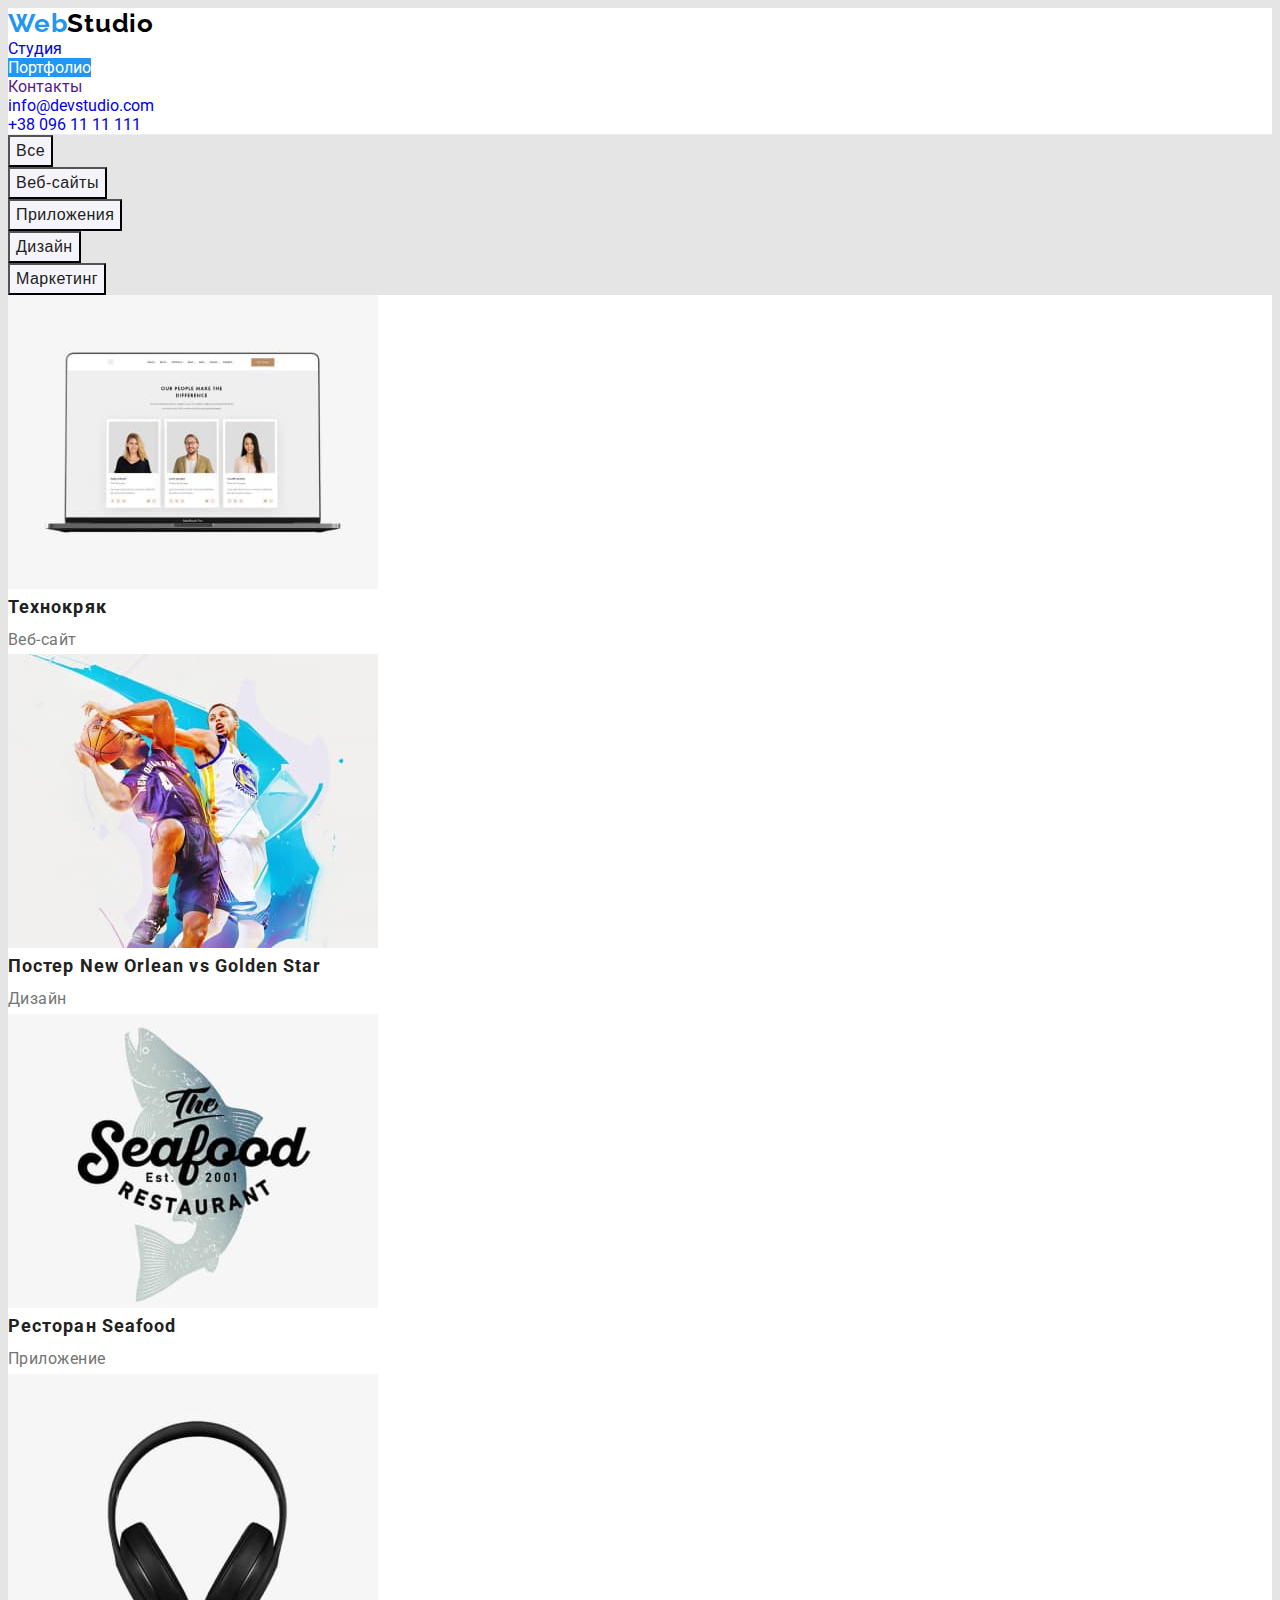
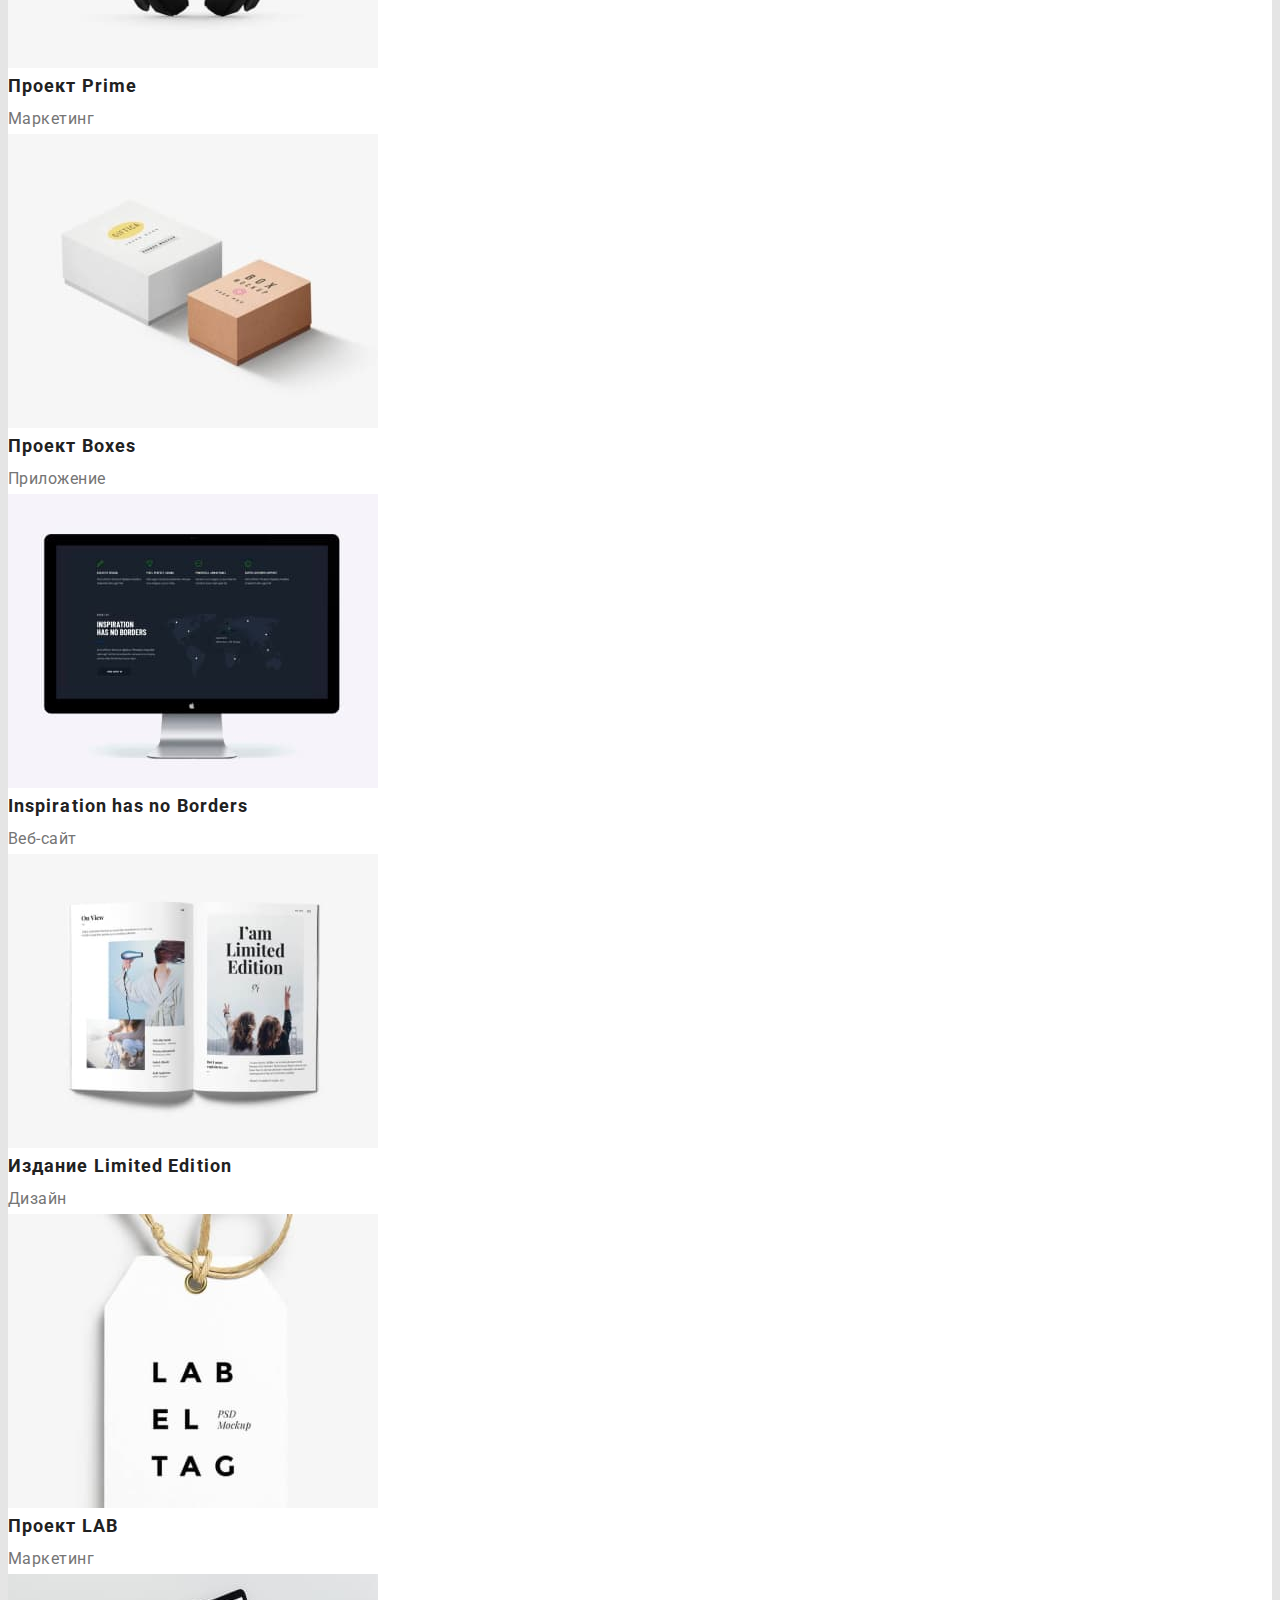
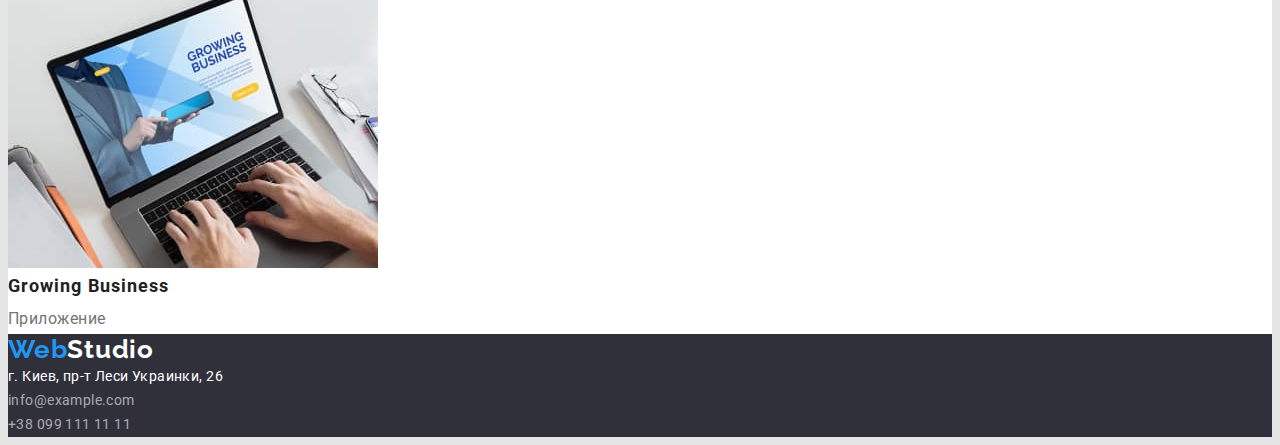
==== portfolio.html @ 3256d17e "write code to superiority section" ====
<!DOCTYPE html >
<html lang="ru">
    <head>
        <meta charset="utf-8">
        <title> Portfolio </title>
        <!--link GOOGLE Fonts-->
        <!--CSS rules to specify families
            font-family: 'Raleway', sans-serif;
            font-family: 'Roboto', sans-serif;-->
        <link rel="preconnect" href="https://fonts.googleapis.com">
        <link rel="preconnect" href="https://fonts.gstatic.com" crossorigin>
        <link href="https://fonts.googleapis.com/css2?family=Raleway:wght@700&family=Roboto:wght@400;500;700;900&display=swap" rel="stylesheet">
        <!--Link style-->
        <link rel="stylesheet" href="https://cdnjs.cloudflare.com/ajax/libs/modern-normalize/1.1.0/modern-normalize.min.css" integrity="sha512-wpPYUAdjBVSE4KJnH1VR1HeZfpl1ub8YT/NKx4PuQ5NmX2tKuGu6U/JRp5y+Y8XG2tV+wKQpNHVUX03MfMFn9Q==" crossorigin="anonymous" referrerpolicy="no-referrer" />    
        <link rel="stylesheet" href="./css/style.css">
    </head>
    <body>
        <header class="header">
            <a href="" class="link link-no-tdn header-logo">Web<span class="header-post-logo">Studio</span> </a>
            
            <nav>
                <ul class="list list-no-ls">
                    <li class="header-item item"><a href="./index.html" class="link link-no-tdn header-link ">Студия</a></li>
                    <li class="header-item item"><a href="" class="link link-no-tdn header-link current-page-link">Портфолио</a></li>    
                    <li class="header-item item"><a href="" class="link link-no-tdn header-link ">Контакты</a></li>
                </ul>    
            </nav>
            <ul class="list list-no-ls">
                <li class="header-tel-item"><a href="mailto:info@devstudio.com" class="link link-no-tdn header-telmail-link">info@devstudio.com</a></li>
                <li class="header-tel-item"><a href="tel:+380961111111" class="link link-no-tdn header-telmail-link">+38 096 11 11 111</a></li>
            </ul>
        </header>
        <section class="products">
            <ul class="products-list list-no-ls">
                <li class="product-list-item item"><input type="button" value="Все" class="product-list-btn button"></li>
                <li class="product-list-item item"><input type="button" value="Веб-сайты" class="product-list-btn button"></li>
                <li class="product-list-item item"><input type="button" value="Приложения" class="product-list-btn button"></li>
                <li class="product-list-item item"><input type="button" value="Дизайн" class="product-list-btn button"></li>
                <li class="product-list-item item"><input type="button" value="Маркетинг" class="product-list-btn button"></li>
            </ul>
            <ul class="products-example-list list-no-ls">
                <li class="products-example-link "><a href="" class="products-example-link link-no-tdn">
                        <img src="./images/technokryak.jpg" alt="Веб-сайт Технокряк"  width="370" height="294">
                        <h3 class="products-example-partner">Технокряк</h3>
                        <p class="products-example-type">Веб-сайт</p>
                    </a>
                </li>
                <li class="products-example-link "><a href="" class="products-example-link link-no-tdn">
                        <img src="./images/poster-new-orlean.jpg" alt="Дизайн Постер New Orlean vs Golden Star" width="370" height="294">
                        <h3 class="products-example-partner">Постер New Orlean vs Golden Star</h3>
                        <p class="products-example-type">Дизайн</p>
                    </a>
                </li>
                <li class="products-example-link "><a href="" class="products-example-link link-no-tdn">
                        <img src="./images/restoraun-seafood.jpg" alt="Приложение Ресторан Seafood" width="370" height="294">
                        <h3 class="products-example-partner">Ресторан Seafood</h3>
                        <p class="products-example-type">Приложение</p>
                    </a>
                </li>
                <li class="products-example-link "><a href="" class="products-example-link link-no-tdn">
                        <img src="./images/project-prime.jpg" alt="Маркетинг Проект Prime" width="370" height="294">
                        <h3 class="products-example-partner">Проект Prime</h3>
                        <p class="products-example-type">Маркетинг</p>
                    </a>
                </li>
                <li class="products-example-link "><a href="" class="products-example-link link-no-tdn">
                        <img src="./images/project-boxes.jpg" alt="Приложение Проект Boxes" width="370" height="294">
                        <h3 class="products-example-partner">Проект Boxes</h3>
                        <p class="products-example-type">Приложение</p>
                    </a>
                </li>
                <li class="products-example-link "><a href="" class="products-example-link link-no-tdn">
                        <img src="./images/inspiration-no-borders.jpg" alt="Веб-сайт Inspiration has no Borders" width="370" height="294">
                        <h3 class="products-example-partner">Inspiration has no Borders</h3>
                        <p class="products-example-type">Веб-сайт</p>
                    </a>
                </li>
                <li class="products-example-link "><a href="" class="products-example-link link-no-tdn">
                        <img src="./images/magazine-limited-edition.jpg" alt="Дизайн Издание Limited Edition" width="370" height="294">
                        <h3 class="products-example-partner">Издание Limited Edition</h3>
                        <p class="products-example-type">Дизайн</p>
                    </a>
                </li>
                <li class="products-example-link "><a href="" class="products-example-link link-no-tdn">
                        <img src="./images/project-lab.jpg" alt="Маркетинг Проект LAB" width="370" height="294">
                        <h3 class="products-example-partner">Проект LAB</h3>
                        <p class="products-example-type">Маркетинг</p>
                    </a>
                </li>
                <li class="products-example-link "><a href="" class="products-example-link link-no-tdn">
                        <img src="./images/growing-business.jpg" alt="Приложение Growing Business" width="370" height="294">
                        <h3 class="products-example-partner">Growing Business</h3>
                        <p class="products-example-type">Приложение</p>
                    </a>
                </li>
            </ul>
        </section>
        <footer class="footer"> 
            <a href="" class="link link-no-tdn footer-logo">Web<span class="footer-post-logo">Studio</span> </a>
            <address class="address">
                <ul class="address-list list-no-ls">
                    <li class="address-item item"><a href="" class="address-link link-no-tdn">г. Киев, пр-т Леси Украинки, 26</a></li>
                    <li class="address-item item"><a href="mailto:info@example.com" class=" address-link address-telmail-link link-no-tdn">info@example.com</a></li>
                    <li class="address-item item"><a href="tel:+380991111111" class="address-link address-telmail-link link-no-tdn">+38 099 111 11 11</a></li>
                </ul>
            </address>
        </footer>      
    </body>
</html>
---- css/style.css ----
:root{
/*fonts colours */
    --body-fonts-main-color: #212121;
    --body-fonts-onbackgraund-color: #FFFFFF;
    --general-text-fonts-color: #757575;
    --logo-first-color: #2196F3;
    --logo-header-second-color: #000000;
    --logo-footer-second-color: #FFFFFF;
    --active-btn-fonts-color: #FFFFFF;
    --active-link-fonts-color: #2196F3;
/*background colours */   
    --body-background-main-color:#E5E5E5;
    --header-background-color: #FFFFFF;
    --hero-background-color: #2F303A;
    --hero-btn-background-color: #2196F3;
    --body-additional-color: #F5F4FA;
    --footer-background-color: #2F303A;
    --active-btn-background-color: #2196F3;
    --cards-background-color: #FFFFFF;
/*border colors*/
    --header-botton-color: #ECECEC;
}
/*reset*/
p, h1, h2, h3, h4, h5, h6{
    margin: 0;
}
ul {
    margin: 0;
    padding-left: 0;
}

/*general values*/
body {
    font-family: Roboto, sans-serif;
    color: var(--body-fonts-main-color);
    background-color: var(--body-background-main-color);
}

.link-no-tdn {
    text-decoration: none;
}
.list-no-ls {
    list-style: none;
}
.container{
    width: 1200;
    margin: 0 auto;
    padding-left: 15px;
    padding-right: 15px;
}
img{
    display: block;
}

.section:not(:first-child){
    margin-top: 94px;
}
/*------------HEADER-------------*/
.header{
    background-color: var(--header-background-color);
    border-bottom: 1px solid var(--header-botton-color);
}

.header-container {
    display: flex;
}
.logo-container {
    align-items: center;
    margin-right: 90px;
    display: flex;
}
.header-logo {
    font-family: Raleway;
    font-weight: 700;
    font-size: 26px;
    line-height: calc(31 / 26);
    letter-spacing: 0.03em; 
    color: var(--logo-first-color);
}

.header-post-logo {
    color: var(--logo-header-second-color);
}

.navigation-header{
    display: flex;
    align-items: center;
    padding-bottom: 32px;
    padding-top: 32px;
}
.list-header-navigation {
    display: flex;
}
.header-nav-item:not(:last-child) {
    margin-right: 50px;
}

.header-nav-link {
    font-weight: 500;
    font-size: 14px;
    line-height: calc(16 / 14);
    letter-spacing: 0.02em;
    color:inherit;
}

.current-page-link {
    color: var(--body-fonts-onbackgraund-color);
    background-color: var(--active-link-fonts-color);
}

.header-nav-link:hover, .header-nav-link:focus {
    color: var(--active-link-fonts-color);
}

.list-header-contact {
    display: flex;
    align-items: center;
    margin-left: auto;
}
.header-contact-item:not(:last-child) {
    margin-right: 50px;
}
.header-contact-link {
    font-weight: 500;
    font-size: 14px;
    line-height: calc(16 / 14);
    letter-spacing: 0.02em;
    color: var(--general-text-fonts-color);
}
.header-contact-link:hover, .header-contact-link:focus {
    color: var(--active-link-fonts-color);
}

/*------------------BODY-------------------*/
.hero{
    background-color: var(--hero-background-color);
}
.hero-container{
    padding-bottom: 200px;
    padding-top: 200px;
    
}
.hero-title {
    font-weight: 900;
    font-size: 44px;
    line-height: 1.36;
    text-align: center;
    letter-spacing: 0.06em;
    text-transform: uppercase;
    color: var(--body-fonts-onbackgraund-color);
    max-width: 696px;
    padding-bottom: 30px;
    margin:0 auto;
}
.hero-button {
    cursor: pointer;
    font-family: inherit;
    font-weight: 700;
    font-size: 16px;
    line-height: 1.87;
    display: flex;
    align-items: center;
    text-align: center;
    letter-spacing: 0.06em;
    color: var(--body-fonts-onbackgraund-color);
    background-color: var(--hero-btn-background-color);
    margin:0 auto;
    border-radius: 4px;
}
.superiority-list{
    display: flex;
}
.superiority-title{
    font-weight: 700;
    font-size: 14px;
    line-height: calc(16 / 14);
    letter-spacing: 0.03em;
    text-transform: uppercase;
}
.superiority-after-title {
    font-weight: 400;
    font-size: 14px;
    line-height: 1.71;
    letter-spacing: 0.03em;
    color: var(--general-text-fonts-color);
}
.superiority-item {

}

.scills-title{
    font-weight: 700;
    font-size: 36px;
    line-height: calc(42 / 36);
    text-align: center;
    letter-spacing: 0.03em;
}

.team {
    background-color: var(--body-additional-color);
}

.team-items {
    background-color: var(--cards-background-color);
}
.team-title {
    font-weight: 700;
    font-size: 36px;
    line-height: calc(42 / 36);
    text-align: center;
    letter-spacing: 0.03em;
}

.team-member-names {
    font-weight: 500;
    font-size: 16px;
    line-height: calc(19 / 16);
    text-align: center;
    letter-spacing: 0.03em;
}

.team-member-positions {
    font-weight: 400;
    font-size: 16px;
    line-height: calc(19 / 16);
    text-align: center;
    letter-spacing: 0.03em;
    color: var(--general-text-fonts-color);
}

/*-----------------FOOTER------------------*/
.footer{
    background-color: var(--footer-background-color);
}
.footer-logo {
    font-family: Raleway;
    font-weight: 700;
    font-size: 26px;
    line-height: calc(31 / 26);
    letter-spacing: 0.03em; 
    color: var(--logo-first-color);
}
.footer-post-logo {
    font-family: Raleway;
    font-weight: 700;
    font-size: 26px;
    line-height: calc(31 / 26);
    letter-spacing: 0.03em; 
    color: var(--logo-footer-second-color);
}
.address-link{
    font-style: normal;
    font-weight: 400;
    font-size: 14px;
    line-height: 1.71;
    letter-spacing: 0.03em;
    color: var(--body-fonts-onbackgraund-color);
}
.address-link:hover, .address-link:focus{
    color: var(--active-link-fonts-color);
}

.address-telmail-link{
    color: rgba(255, 255, 255, 0.6);
}

/*---------------PORTFOLIO-----------------*/
.product-list-btn {
    cursor: pointer;
    font-weight: 500;
    font-size: 16px;
    line-height: 1.62;
    text-align: center;
    letter-spacing: 0.03em;
    color:inherit;
    background-color: var(--body-additional-color);
}
.product-list-btn:hover, .product-list-btn:focus {
    color: var(--active-btn-fonts-color);
    background-color: var(--active-btn-background-color);     
}  

.products-example-link {
    background-color: var(--cards-background-color);
}

.products-example-partner {
    font-weight: 700;
    font-size: 18px;
    line-height: 2;
    letter-spacing: 0.06em;
    color: var(--body-fonts-main-color);
}

.products-example-type {
    font-weight: normal;
    font-size: 16px;
    line-height: 1.87;
    letter-spacing: 0.03em;
    color: var(--general-text-fonts-color);
}
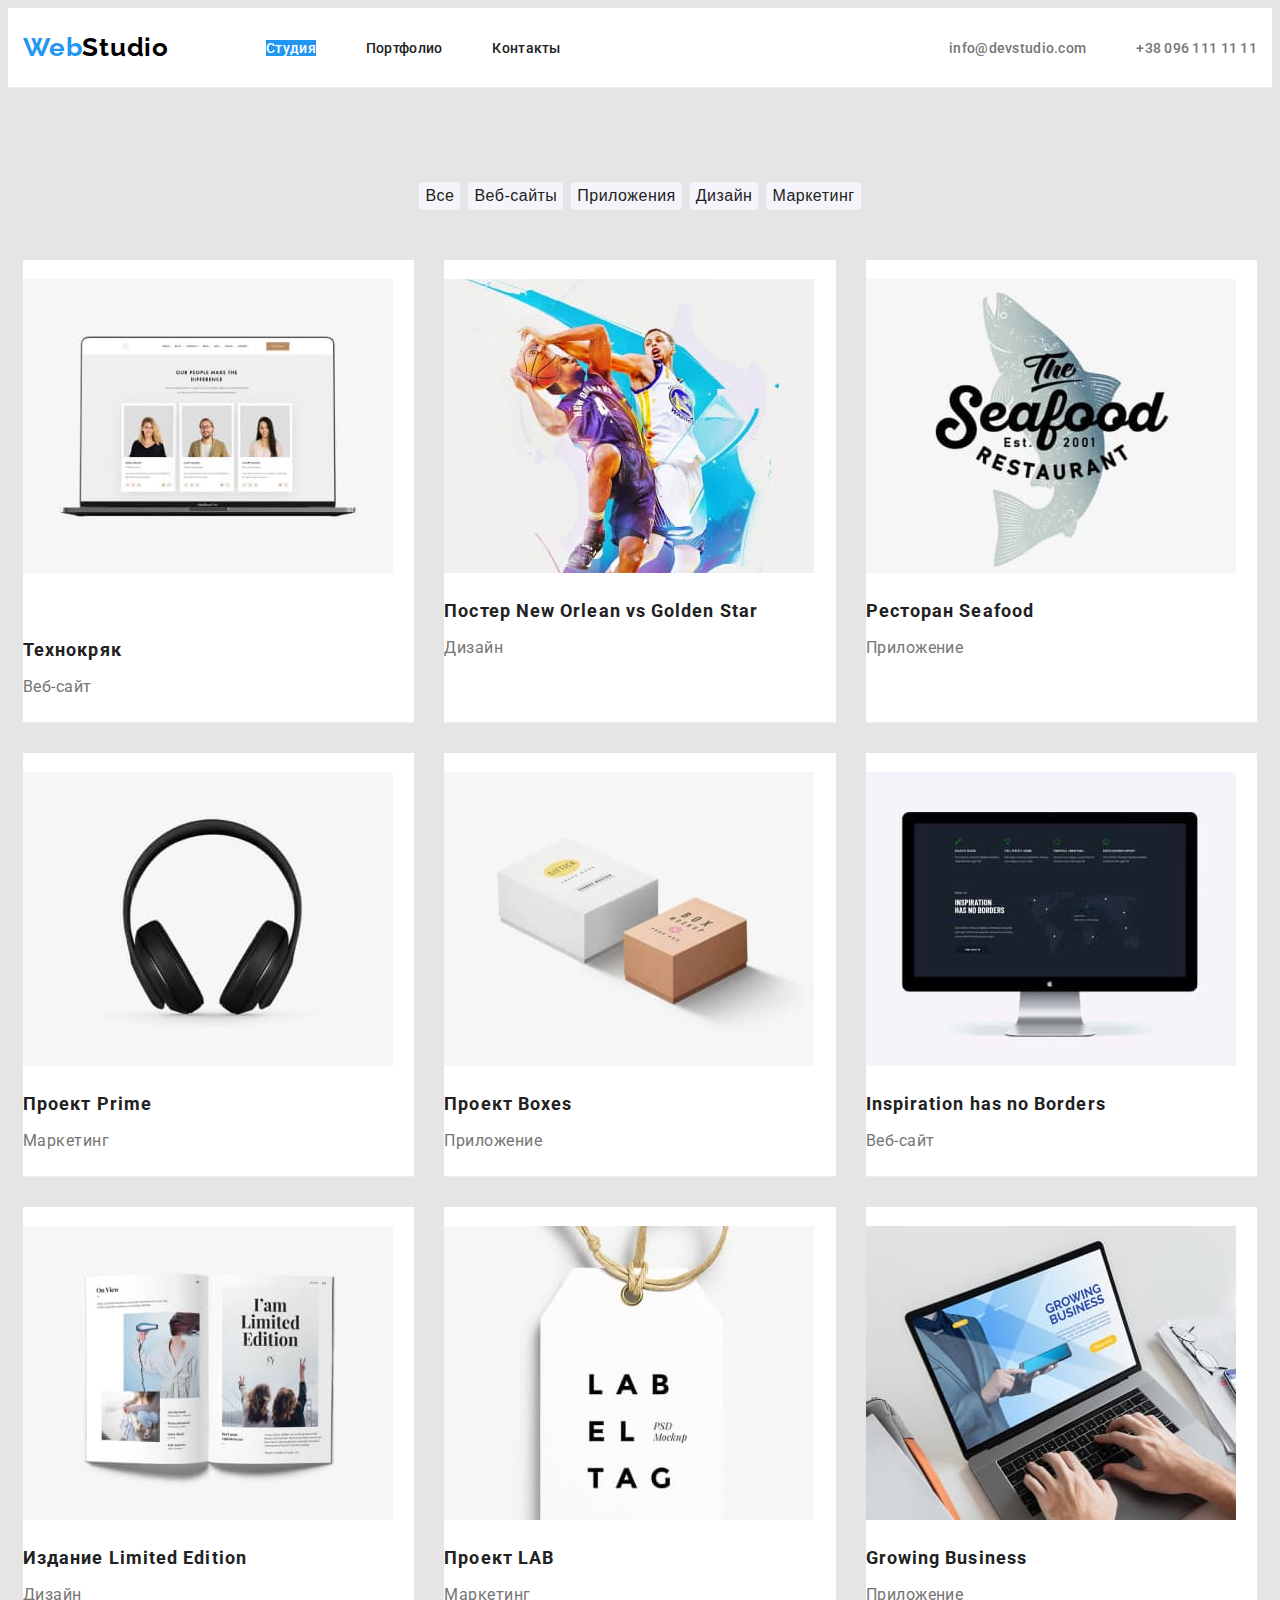
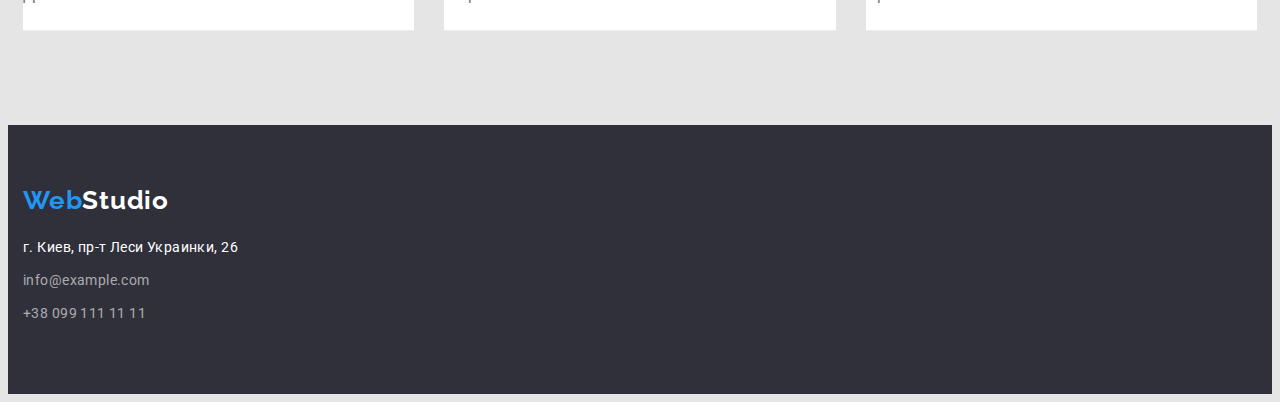
==== commit f6d71f31: "all rules have been written (not checked)" ====
--- a/portfolio.html
+++ b/portfolio.html
@@ -16,94 +16,125 @@
     </head>
     <body>
         <header class="header">
-            <a href="" class="link link-no-tdn header-logo">Web<span class="header-post-logo">Studio</span> </a>
-            
-            <nav>
-                <ul class="list list-no-ls">
-                    <li class="header-item item"><a href="./index.html" class="link link-no-tdn header-link ">Студия</a></li>
-                    <li class="header-item item"><a href="" class="link link-no-tdn header-link current-page-link">Портфолио</a></li>    
-                    <li class="header-item item"><a href="" class="link link-no-tdn header-link ">Контакты</a></li>
-                </ul>    
-            </nav>
-            <ul class="list list-no-ls">
-                <li class="header-tel-item"><a href="mailto:info@devstudio.com" class="link link-no-tdn header-telmail-link">info@devstudio.com</a></li>
-                <li class="header-tel-item"><a href="tel:+380961111111" class="link link-no-tdn header-telmail-link">+38 096 11 11 111</a></li>
-            </ul>
+            <div class="container header-container">
+                <!-- <div class="logo-container"> -->
+                    <a href="" class="link link-no-tdn header-logo">Web<span class="header-post-logo">Studio</span> </a>
+                <!-- </div> -->
+                <!-- <div class="nav-container"> -->
+                    <nav class="navigation-header">
+                        <ul class="list list-no-ls list-header-navigation " > 
+                            <li class="header-nav-item item"><a href="" class="link link-no-tdn header-nav-link current-page-link ">Студия</a></li>
+                            <li class="header-nav-item item"><a href="./portfolio.html" class="link link-no-tdn header-nav-link ">Портфолио</a></li>    
+                            <li class="header-nav-item item"><a href="" class="link link-no-tdn header-nav-link ">Контакты</a></li>
+                        </ul>    
+                    </nav>
+                <!-- </div> -->
+                <!-- <div class="contact-header-container"> -->
+                    <ul class="list list-no-ls list-header-contact" >
+                        <li class="header-contact-item"><a href="mailto:info@devstudio.com" class="link link-no-tdn header-contact-link">info@devstudio.com</a></li>
+                        <li class="header-contact-item"><a href="tel:+380961111111" class="link link-no-tdn header-contact-link">+38&nbsp096&nbsp111&nbsp11&nbsp11</a></li>
+                    </ul>
+                <!-- </div>          -->
+            </div>
         </header>
-        <section class="products">
-            <ul class="products-list list-no-ls">
-                <li class="product-list-item item"><input type="button" value="Все" class="product-list-btn button"></li>
-                <li class="product-list-item item"><input type="button" value="Веб-сайты" class="product-list-btn button"></li>
-                <li class="product-list-item item"><input type="button" value="Приложения" class="product-list-btn button"></li>
-                <li class="product-list-item item"><input type="button" value="Дизайн" class="product-list-btn button"></li>
-                <li class="product-list-item item"><input type="button" value="Маркетинг" class="product-list-btn button"></li>
-            </ul>
-            <ul class="products-example-list list-no-ls">
-                <li class="products-example-link "><a href="" class="products-example-link link-no-tdn">
-                        <img src="./images/technokryak.jpg" alt="Веб-сайт Технокряк"  width="370" height="294">
-                        <h3 class="products-example-partner">Технокряк</h3>
-                        <p class="products-example-type">Веб-сайт</p>
-                    </a>
-                </li>
-                <li class="products-example-link "><a href="" class="products-example-link link-no-tdn">
-                        <img src="./images/poster-new-orlean.jpg" alt="Дизайн Постер New Orlean vs Golden Star" width="370" height="294">
-                        <h3 class="products-example-partner">Постер New Orlean vs Golden Star</h3>
-                        <p class="products-example-type">Дизайн</p>
-                    </a>
-                </li>
-                <li class="products-example-link "><a href="" class="products-example-link link-no-tdn">
-                        <img src="./images/restoraun-seafood.jpg" alt="Приложение Ресторан Seafood" width="370" height="294">
-                        <h3 class="products-example-partner">Ресторан Seafood</h3>
-                        <p class="products-example-type">Приложение</p>
-                    </a>
-                </li>
-                <li class="products-example-link "><a href="" class="products-example-link link-no-tdn">
-                        <img src="./images/project-prime.jpg" alt="Маркетинг Проект Prime" width="370" height="294">
-                        <h3 class="products-example-partner">Проект Prime</h3>
-                        <p class="products-example-type">Маркетинг</p>
-                    </a>
-                </li>
-                <li class="products-example-link "><a href="" class="products-example-link link-no-tdn">
-                        <img src="./images/project-boxes.jpg" alt="Приложение Проект Boxes" width="370" height="294">
-                        <h3 class="products-example-partner">Проект Boxes</h3>
-                        <p class="products-example-type">Приложение</p>
-                    </a>
-                </li>
-                <li class="products-example-link "><a href="" class="products-example-link link-no-tdn">
-                        <img src="./images/inspiration-no-borders.jpg" alt="Веб-сайт Inspiration has no Borders" width="370" height="294">
-                        <h3 class="products-example-partner">Inspiration has no Borders</h3>
-                        <p class="products-example-type">Веб-сайт</p>
-                    </a>
-                </li>
-                <li class="products-example-link "><a href="" class="products-example-link link-no-tdn">
-                        <img src="./images/magazine-limited-edition.jpg" alt="Дизайн Издание Limited Edition" width="370" height="294">
-                        <h3 class="products-example-partner">Издание Limited Edition</h3>
-                        <p class="products-example-type">Дизайн</p>
-                    </a>
-                </li>
-                <li class="products-example-link "><a href="" class="products-example-link link-no-tdn">
-                        <img src="./images/project-lab.jpg" alt="Маркетинг Проект LAB" width="370" height="294">
-                        <h3 class="products-example-partner">Проект LAB</h3>
-                        <p class="products-example-type">Маркетинг</p>
-                    </a>
-                </li>
-                <li class="products-example-link "><a href="" class="products-example-link link-no-tdn">
-                        <img src="./images/growing-business.jpg" alt="Приложение Growing Business" width="370" height="294">
-                        <h3 class="products-example-partner">Growing Business</h3>
-                        <p class="products-example-type">Приложение</p>
-                    </a>
-                </li>
-            </ul>
+        <section class="products-section section">
+            <div class="container">
+                <ul class="products-list list-no-ls">
+                    <li class="product-list-item item"><input type="button" value="Все" class="product-list-btn button"></li>
+                    <li class="product-list-item item"><input type="button" value="Веб-сайты" class="product-list-btn button"></li>
+                    <li class="product-list-item item"><input type="button" value="Приложения" class="product-list-btn button"></li>
+                    <li class="product-list-item item"><input type="button" value="Дизайн" class="product-list-btn button"></li>
+                    <li class="product-list-item item"><input type="button" value="Маркетинг" class="product-list-btn button"></li>
+                </ul>
+                <ul class="products-example-list list-no-ls">
+                    <li class="products-example-link "><a href="" class="products-example-link link-no-tdn">
+                            <img src="./images/technokryak.jpg" alt="Веб-сайт Технокряк"  width="370" height="294"><div class="product-name-container">
+                            <div class="product-name-container">
+                                <h3 class="products-example-partner">Технокряк</h3>
+                                <p class="products-example-type">Веб-сайт</p>
+                            </div>
+                        </a>
+                    </li>
+                    <li class="products-example-link "><a href="" class="products-example-link link-no-tdn">
+                            <img src="./images/poster-new-orlean.jpg" alt="Дизайн Постер New Orlean vs Golden Star" width="370" height="294">
+                            <div class="product-name-container">
+                                <h3 class="products-example-partner">Постер New Orlean vs Golden Star</h3>
+                                <p class="products-example-type">Дизайн</p>
+                            </div>
+                        </a>
+                    </li>
+                    <li class="products-example-link "><a href="" class="products-example-link link-no-tdn">
+                            <img src="./images/restoraun-seafood.jpg" alt="Приложение Ресторан Seafood" width="370" height="294">
+                            <div class="product-name-container">
+                                <h3 class="products-example-partner">Ресторан Seafood</h3>
+                                <p class="products-example-type">Приложение</p>
+                            </div>
+                        </a>
+                    </li>
+                    <li class="products-example-link "><a href="" class="products-example-link link-no-tdn">
+                            <img src="./images/project-prime.jpg" alt="Маркетинг Проект Prime" width="370" height="294">
+                            <div class="product-name-container">
+                                <h3 class="products-example-partner">Проект Prime</h3>
+                                <p class="products-example-type">Маркетинг</p>
+                            </div>
+                        </a>
+                    </li>
+                    <li class="products-example-link "><a href="" class="products-example-link link-no-tdn">
+                            <img src="./images/project-boxes.jpg" alt="Приложение Проект Boxes" width="370" height="294">
+                            <div class="product-name-container">
+                                <h3 class="products-example-partner">Проект Boxes</h3>
+                                <p class="products-example-type">Приложение</p>
+                            </div>
+                        </a>
+                    </li>
+                    <li class="products-example-link "><a href="" class="products-example-link link-no-tdn">
+                            <img src="./images/inspiration-no-borders.jpg" alt="Веб-сайт Inspiration has no Borders" width="370" height="294">
+                            <div class="product-name-container">
+                                <h3 class="products-example-partner">Inspiration has no Borders</h3>
+                                <p class="products-example-type">Веб-сайт</p>
+                            </div>
+                        </a>
+                    </li>
+                    <li class="products-example-link "><a href="" class="products-example-link link-no-tdn">
+                            <img src="./images/magazine-limited-edition.jpg" alt="Дизайн Издание Limited Edition" width="370" height="294">
+                            <div class="product-name-container">
+                                <h3 class="products-example-partner">Издание Limited Edition</h3>
+                                <p class="products-example-type">Дизайн</p>
+                            </div>
+                        </a>
+                    </li>
+                    <li class="products-example-link "><a href="" class="products-example-link link-no-tdn">
+                            <img src="./images/project-lab.jpg" alt="Маркетинг Проект LAB" width="370" height="294">
+                            <div class="product-name-container">
+                                <h3 class="products-example-partner">Проект LAB</h3>
+                                <p class="products-example-type">Маркетинг</p>
+                            </div>
+                        </a>
+                    </li>
+                    <li class="products-example-link "><a href="" class="products-example-link link-no-tdn">
+                            <img src="./images/growing-business.jpg" alt="Приложение Growing Business" width="370" height="294">
+                            <div class="product-name-container">
+                                <h3 class="products-example-partner">Growing Business</h3>
+                                <p class="products-example-type">Приложение</p>
+                            </div>
+                        </a>
+                    </li>
+                </ul>
+            </div>
         </section>
         <footer class="footer"> 
-            <a href="" class="link link-no-tdn footer-logo">Web<span class="footer-post-logo">Studio</span> </a>
-            <address class="address">
-                <ul class="address-list list-no-ls">
-                    <li class="address-item item"><a href="" class="address-link link-no-tdn">г. Киев, пр-т Леси Украинки, 26</a></li>
-                    <li class="address-item item"><a href="mailto:info@example.com" class=" address-link address-telmail-link link-no-tdn">info@example.com</a></li>
-                    <li class="address-item item"><a href="tel:+380991111111" class="address-link address-telmail-link link-no-tdn">+38 099 111 11 11</a></li>
-                </ul>
-            </address>
-        </footer>      
+            <div class="container footer-container">
+                <div class="footer-logo-container">
+                    <a href="" class="link link-no-tdn footer-logo">Web<span class="footer-post-logo">Studio</span> </a>
+                </div>
+                <address class="address">
+                    <ul class="address-list list-no-ls">
+                        <li class="address-item item"><a href="" class="address-link link-no-tdn">г. Киев, пр-т Леси Украинки, 26</a></li>
+                        <li class="address-item item"><a href="mailto:info@example.com" class=" address-link address-telmail-link link-no-tdn">info@example.com</a></li>
+                        <li class="address-item item"><a href="tel:+380991111111" class="address-link address-telmail-link link-no-tdn">+38 099 111 11 11</a></li>
+                    </ul>
+                </address>
+            </div>
+        </footer>   
     </body>
 </html>--- a/css/style.css
+++ b/css/style.css
@@ -19,6 +19,14 @@
     --cards-background-color: #FFFFFF;
 /*border colors*/
     --header-botton-color: #ECECEC;
+    --product-example-card-border: #EEEEEE;
+/*distance between content*/
+    --horisondal-content-offset-negative: -30px;
+    --horisondal-content-offset-positive: 30px;
+    --vertical-content-offset-negative: -30px;
+    --vertical-content-offset-positive: 30px;
+    --vertical-section-offset-negative: -94px;
+    --vertical-section-offset-positive: 94px;
 }
 /*reset*/
 p, h1, h2, h3, h4, h5, h6{
@@ -29,7 +37,7 @@
     padding-left: 0;
 }
 
-/*general values*/
+/*general components*/
 body {
     font-family: Roboto, sans-serif;
     color: var(--body-fonts-main-color);
@@ -53,7 +61,8 @@
 }
 
 .section:not(:first-child){
-    margin-top: 94px;
+    padding-top: var(--vertical-section-offset-positive);
+    padding-bottom: var(--vertical-section-offset-positive);
 }
 /*------------HEADER-------------*/
 .header{
@@ -63,12 +72,19 @@
 
 .header-container {
     display: flex;
-}
-.logo-container {
+    flex-wrap: wrap;
+    padding-bottom: 24px;
+    padding-top: 24px;
     align-items: center;
-    margin-right: 90px;
-    display: flex;
-}
+    justify-content: space-between;
+}
+
+/* .logo-container { */
+    /* align-items: center; */
+    /* margin-right: 93px; */
+    /* display: flex; */
+    /* flex-grow: 0.5; */
+/* }  */
 .header-logo {
     font-family: Raleway;
     font-weight: 700;
@@ -76,6 +92,7 @@
     line-height: calc(31 / 26);
     letter-spacing: 0.03em; 
     color: var(--logo-first-color);
+    flex-grow: 0.5;
 }
 
 .header-post-logo {
@@ -83,17 +100,21 @@
 }
 
 .navigation-header{
-    display: flex;
-    align-items: center;
-    padding-bottom: 32px;
-    padding-top: 32px;
-}
+    flex-grow: 1;
+}  
+
 .list-header-navigation {
     display: flex;
-}
+    flex-wrap: wrap;
+    justify-content: flex-start;
+
+    /* align-items: center; */
+   /* justify-content: space-between; */
+} 
+
 .header-nav-item:not(:last-child) {
     margin-right: 50px;
-}
+} 
 
 .header-nav-link {
     font-weight: 500;
@@ -112,14 +133,22 @@
     color: var(--active-link-fonts-color);
 }
 
+/* .contact-header-container {
+    flex-grow: 1;
+    
+} */
 .list-header-contact {
     display: flex;
-    align-items: center;
-    margin-left: auto;
-}
+    flex-wrap:wrap;
+    flex-grow: 1;
+    justify-content: flex-end;
+    /* justify-content: space-between; */
+    /* align-items: center; */
+    /* margin-left: auto; */
+} 
 .header-contact-item:not(:last-child) {
     margin-right: 50px;
-}
+} 
 .header-contact-link {
     font-weight: 500;
     font-size: 14px;
@@ -149,8 +178,7 @@
     text-transform: uppercase;
     color: var(--body-fonts-onbackgraund-color);
     max-width: 696px;
-    padding-bottom: 30px;
-    margin:0 auto;
+    margin:0 auto 30px;
 }
 .hero-button {
     cursor: pointer;
@@ -167,9 +195,11 @@
     margin:0 auto;
     border-radius: 4px;
 }
-.superiority-list{
-    display: flex;
-}
+/* .superiority-container {
+    padding-left: -30px;
+} */
+
+
 .superiority-title{
     font-weight: 700;
     font-size: 14px;
@@ -177,6 +207,20 @@
     letter-spacing: 0.03em;
     text-transform: uppercase;
 }
+.superiority-list{
+    display: flex;
+    flex-wrap: wrap;
+    margin-left:  var(--horisondal-content-offset-negative);
+    margin-top: var(--vertical-content-offset-negative);
+
+}
+
+.superiority-item {
+    margin-left: var(--horisondal-content-offset-positive);
+    margin-top: var(--horisondal-content-offset-positive);
+    flex-basis: calc(100% / 4 - var(--horisondal-content-offset-positive));
+}
+
 .superiority-after-title {
     font-weight: 400;
     font-size: 14px;
@@ -184,8 +228,9 @@
     letter-spacing: 0.03em;
     color: var(--general-text-fonts-color);
 }
-.superiority-item {
-
+
+.scills-container {
+    margin-top: var(--vertical-section-offset-negative);
 }
 
 .scills-title{
@@ -194,14 +239,40 @@
     line-height: calc(42 / 36);
     text-align: center;
     letter-spacing: 0.03em;
-}
-
-.team {
+    margin-bottom: 20px;
+}
+
+.scills-list {
+    display: flex;
+    flex-wrap: wrap;
+    margin-left: var(--horisondal-content-offset-negative);
+}
+
+.scills-item {
+    margin-top: var(--vertical-content-offset-positive);
+    margin-left: var(--horisondal-content-offset-positive);
+    flex-basis: calc(100% / 3 - var(--horisondal-content-offset-positive));
+}
+
+.team-section {
     background-color: var(--body-additional-color);
 }
 
+.team-list {
+    display: flex;     
+    flex-wrap: wrap;
+    margin-left: var(--horisondal-content-offset-negative);
+}
 .team-items {
+    margin-top: var(--vertical-content-offset-positive);
+    margin-left: var(--horisondal-content-offset-positive);
     background-color: var(--cards-background-color);
+
+}
+
+.team-fig-caption {
+    margin-top: var(--vertical-content-offset-positive);
+    margin-bottom: var(--vertical-content-offset-positive);
 }
 .team-title {
     font-weight: 700;
@@ -209,6 +280,7 @@
     line-height: calc(42 / 36);
     text-align: center;
     letter-spacing: 0.03em;
+    margin-bottom: 20px;
 }
 
 .team-member-names {
@@ -217,6 +289,7 @@
     line-height: calc(19 / 16);
     text-align: center;
     letter-spacing: 0.03em;
+    margin-bottom: 10px;
 }
 
 .team-member-positions {
@@ -232,6 +305,14 @@
 .footer{
     background-color: var(--footer-background-color);
 }
+
+.footer-container {
+    padding-top: 60px;
+    padding-bottom: 60px;
+}
+.footer-logo-container {
+    margin-bottom: 20px;
+}
 .footer-logo {
     font-family: Raleway;
     font-weight: 700;
@@ -248,6 +329,7 @@
     letter-spacing: 0.03em; 
     color: var(--logo-footer-second-color);
 }
+
 .address-link{
     font-style: normal;
     font-weight: 400;
@@ -264,7 +346,21 @@
     color: rgba(255, 255, 255, 0.6);
 }
 
+.address-item{
+    margin-bottom: 9px;
+}
+
 /*---------------PORTFOLIO-----------------*/
+.products-list {
+    display: flex;
+    flex-wrap: wrap;
+    justify-content: center;
+    margin-bottom: 20px;
+}
+
+.product-list-item:not(:last-child) {
+    margin-right: 8px;
+}
 .product-list-btn {
     cursor: pointer;
     font-weight: 500;
@@ -273,6 +369,8 @@
     text-align: center;
     letter-spacing: 0.03em;
     color:inherit;
+    border: 0;
+    border-radius: 4px;
     background-color: var(--body-additional-color);
 }
 .product-list-btn:hover, .product-list-btn:focus {
@@ -280,8 +378,21 @@
     background-color: var(--active-btn-background-color);     
 }  
 
+.products-example-list {
+    display: flex;
+    flex-wrap: wrap;
+    margin-left: var(--horisondal-content-offset-negative);
+}
+.product-name-container {
+    margin-top: 20px;
+    margin-bottom: 20px;
+}
 .products-example-link {
     background-color: var(--cards-background-color);
+    margin-left: var(--horisondal-content-offset-positive);
+    margin-top: var(--vertical-content-offset-positive);
+    border-bottom: 1px solid var(--product-example-card-border);
+    flex-basis: calc(100% / 3 - var(--horisondal-content-offset-positive));
 }
 
 .products-example-partner {
@@ -290,6 +401,7 @@
     line-height: 2;
     letter-spacing: 0.06em;
     color: var(--body-fonts-main-color);
+    margin-bottom: 4px;
 }
 
 .products-example-type {
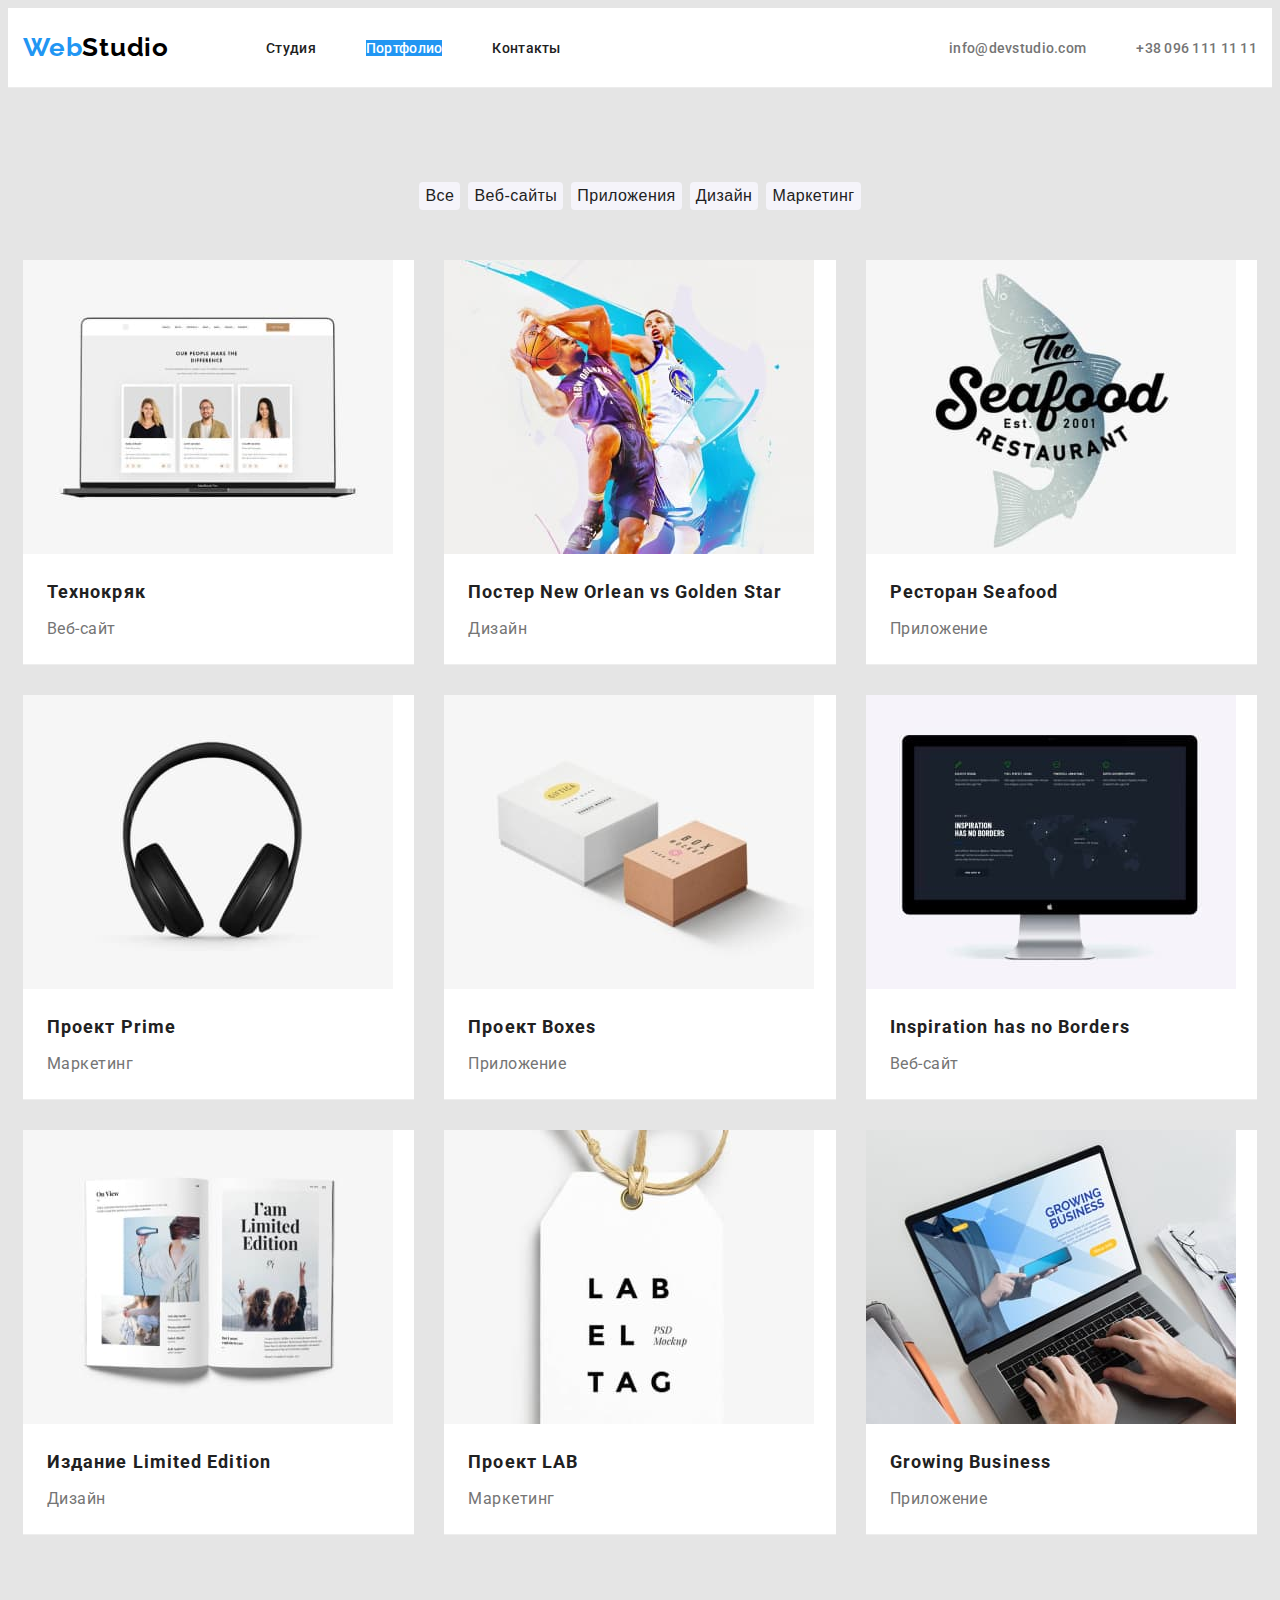
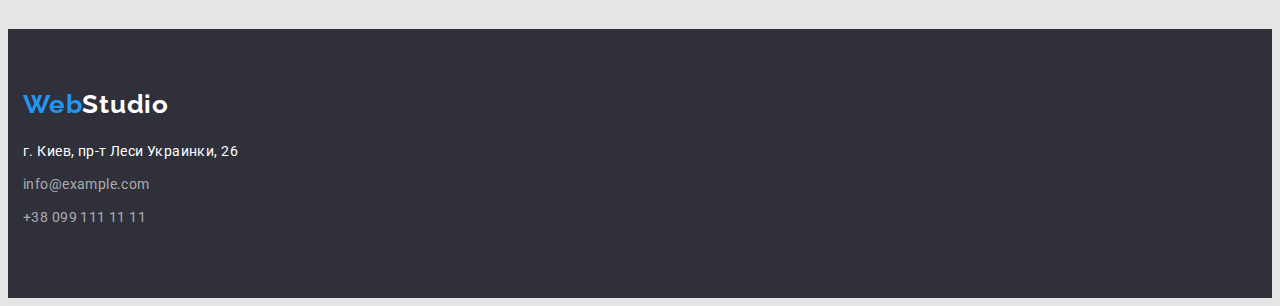
==== commit 97bf3d48: "full version #1" ====
--- a/portfolio.html
+++ b/portfolio.html
@@ -23,8 +23,8 @@
                 <!-- <div class="nav-container"> -->
                     <nav class="navigation-header">
                         <ul class="list list-no-ls list-header-navigation " > 
-                            <li class="header-nav-item item"><a href="" class="link link-no-tdn header-nav-link current-page-link ">Студия</a></li>
-                            <li class="header-nav-item item"><a href="./portfolio.html" class="link link-no-tdn header-nav-link ">Портфолио</a></li>    
+                            <li class="header-nav-item item"><a href="./index.html" class="link link-no-tdn header-nav-link ">Студия</a></li>
+                            <li class="header-nav-item item"><a href="./portfolio.html" class="link link-no-tdn header-nav-link current-page-link  ">Портфолио</a></li>    
                             <li class="header-nav-item item"><a href="" class="link link-no-tdn header-nav-link ">Контакты</a></li>
                         </ul>    
                     </nav>
@@ -47,15 +47,16 @@
                     <li class="product-list-item item"><input type="button" value="Маркетинг" class="product-list-btn button"></li>
                 </ul>
                 <ul class="products-example-list list-no-ls">
-                    <li class="products-example-link "><a href="" class="products-example-link link-no-tdn">
-                            <img src="./images/technokryak.jpg" alt="Веб-сайт Технокряк"  width="370" height="294"><div class="product-name-container">
+                    <li class="products-example-item ">
+                        <a href="" class="products-example-link link-no-tdn">
+                            <img src="./images/technokryak.jpg" alt="Веб-сайт Технокряк"  width="370" height="294">
                             <div class="product-name-container">
                                 <h3 class="products-example-partner">Технокряк</h3>
                                 <p class="products-example-type">Веб-сайт</p>
                             </div>
                         </a>
                     </li>
-                    <li class="products-example-link "><a href="" class="products-example-link link-no-tdn">
+                    <li class="products-example-item "><a href="" class="products-example-link link-no-tdn">
                             <img src="./images/poster-new-orlean.jpg" alt="Дизайн Постер New Orlean vs Golden Star" width="370" height="294">
                             <div class="product-name-container">
                                 <h3 class="products-example-partner">Постер New Orlean vs Golden Star</h3>
@@ -63,7 +64,7 @@
                             </div>
                         </a>
                     </li>
-                    <li class="products-example-link "><a href="" class="products-example-link link-no-tdn">
+                    <li class="products-example-item "><a href="" class="products-example-link link-no-tdn">
                             <img src="./images/restoraun-seafood.jpg" alt="Приложение Ресторан Seafood" width="370" height="294">
                             <div class="product-name-container">
                                 <h3 class="products-example-partner">Ресторан Seafood</h3>
@@ -71,7 +72,7 @@
                             </div>
                         </a>
                     </li>
-                    <li class="products-example-link "><a href="" class="products-example-link link-no-tdn">
+                    <li class="products-example-item "><a href="" class="products-example-link link-no-tdn">
                             <img src="./images/project-prime.jpg" alt="Маркетинг Проект Prime" width="370" height="294">
                             <div class="product-name-container">
                                 <h3 class="products-example-partner">Проект Prime</h3>
@@ -79,7 +80,7 @@
                             </div>
                         </a>
                     </li>
-                    <li class="products-example-link "><a href="" class="products-example-link link-no-tdn">
+                    <li class="products-example-item "><a href="" class="products-example-link link-no-tdn">
                             <img src="./images/project-boxes.jpg" alt="Приложение Проект Boxes" width="370" height="294">
                             <div class="product-name-container">
                                 <h3 class="products-example-partner">Проект Boxes</h3>
@@ -87,7 +88,7 @@
                             </div>
                         </a>
                     </li>
-                    <li class="products-example-link "><a href="" class="products-example-link link-no-tdn">
+                    <li class="products-example-item "><a href="" class="products-example-link link-no-tdn">
                             <img src="./images/inspiration-no-borders.jpg" alt="Веб-сайт Inspiration has no Borders" width="370" height="294">
                             <div class="product-name-container">
                                 <h3 class="products-example-partner">Inspiration has no Borders</h3>
@@ -95,7 +96,7 @@
                             </div>
                         </a>
                     </li>
-                    <li class="products-example-link "><a href="" class="products-example-link link-no-tdn">
+                    <li class="products-example-item "><a href="" class="products-example-link link-no-tdn">
                             <img src="./images/magazine-limited-edition.jpg" alt="Дизайн Издание Limited Edition" width="370" height="294">
                             <div class="product-name-container">
                                 <h3 class="products-example-partner">Издание Limited Edition</h3>
@@ -103,7 +104,7 @@
                             </div>
                         </a>
                     </li>
-                    <li class="products-example-link "><a href="" class="products-example-link link-no-tdn">
+                    <li class="products-example-item "><a href="" class="products-example-link link-no-tdn">
                             <img src="./images/project-lab.jpg" alt="Маркетинг Проект LAB" width="370" height="294">
                             <div class="product-name-container">
                                 <h3 class="products-example-partner">Проект LAB</h3>
@@ -111,7 +112,7 @@
                             </div>
                         </a>
                     </li>
-                    <li class="products-example-link "><a href="" class="products-example-link link-no-tdn">
+                    <li class="products-example-item "><a href="" class="products-example-link link-no-tdn">
                             <img src="./images/growing-business.jpg" alt="Приложение Growing Business" width="370" height="294">
                             <div class="product-name-container">
                                 <h3 class="products-example-partner">Growing Business</h3>
--- a/css/style.css
+++ b/css/style.css
@@ -60,7 +60,7 @@
     display: block;
 }
 
-.section:not(:first-child){
+.section{
     padding-top: var(--vertical-section-offset-positive);
     padding-bottom: var(--vertical-section-offset-positive);
 }
@@ -165,8 +165,8 @@
     background-color: var(--hero-background-color);
 }
 .hero-container{
-    padding-bottom: 200px;
-    padding-top: 200px;
+    padding-bottom: 106px;
+    padding-top: 106px;
     
 }
 .hero-title {
@@ -199,14 +199,6 @@
     padding-left: -30px;
 } */
 
-
-.superiority-title{
-    font-weight: 700;
-    font-size: 14px;
-    line-height: calc(16 / 14);
-    letter-spacing: 0.03em;
-    text-transform: uppercase;
-}
 .superiority-list{
     display: flex;
     flex-wrap: wrap;
@@ -221,6 +213,16 @@
     flex-basis: calc(100% / 4 - var(--horisondal-content-offset-positive));
 }
 
+
+.superiority-name{
+    font-weight: 700;
+    font-size: 14px;
+    line-height: calc(16 / 14);
+    letter-spacing: 0.03em;
+    text-transform: uppercase;
+    margin-bottom: 10px;
+}
+
 .superiority-after-title {
     font-weight: 400;
     font-size: 14px;
@@ -267,13 +269,14 @@
     margin-top: var(--vertical-content-offset-positive);
     margin-left: var(--horisondal-content-offset-positive);
     background-color: var(--cards-background-color);
-
+    flex-basis: calc(100% / 4 - var(--horisondal-content-offset-positive));
 }
 
 .team-fig-caption {
     margin-top: var(--vertical-content-offset-positive);
     margin-bottom: var(--vertical-content-offset-positive);
 }
+
 .team-title {
     font-weight: 700;
     font-size: 36px;
@@ -373,6 +376,7 @@
     border-radius: 4px;
     background-color: var(--body-additional-color);
 }
+
 .product-list-btn:hover, .product-list-btn:focus {
     color: var(--active-btn-fonts-color);
     background-color: var(--active-btn-background-color);     
@@ -383,11 +387,8 @@
     flex-wrap: wrap;
     margin-left: var(--horisondal-content-offset-negative);
 }
-.product-name-container {
-    margin-top: 20px;
-    margin-bottom: 20px;
-}
-.products-example-link {
+
+.products-example-item {
     background-color: var(--cards-background-color);
     margin-left: var(--horisondal-content-offset-positive);
     margin-top: var(--vertical-content-offset-positive);
@@ -395,6 +396,13 @@
     flex-basis: calc(100% / 3 - var(--horisondal-content-offset-positive));
 }
 
+.product-name-container {
+    margin-top: 20px;
+    margin-bottom: 20px;
+    padding-left: 24px;
+    padding-right: 24px;
+}
+
 .products-example-partner {
     font-weight: 700;
     font-size: 18px;
